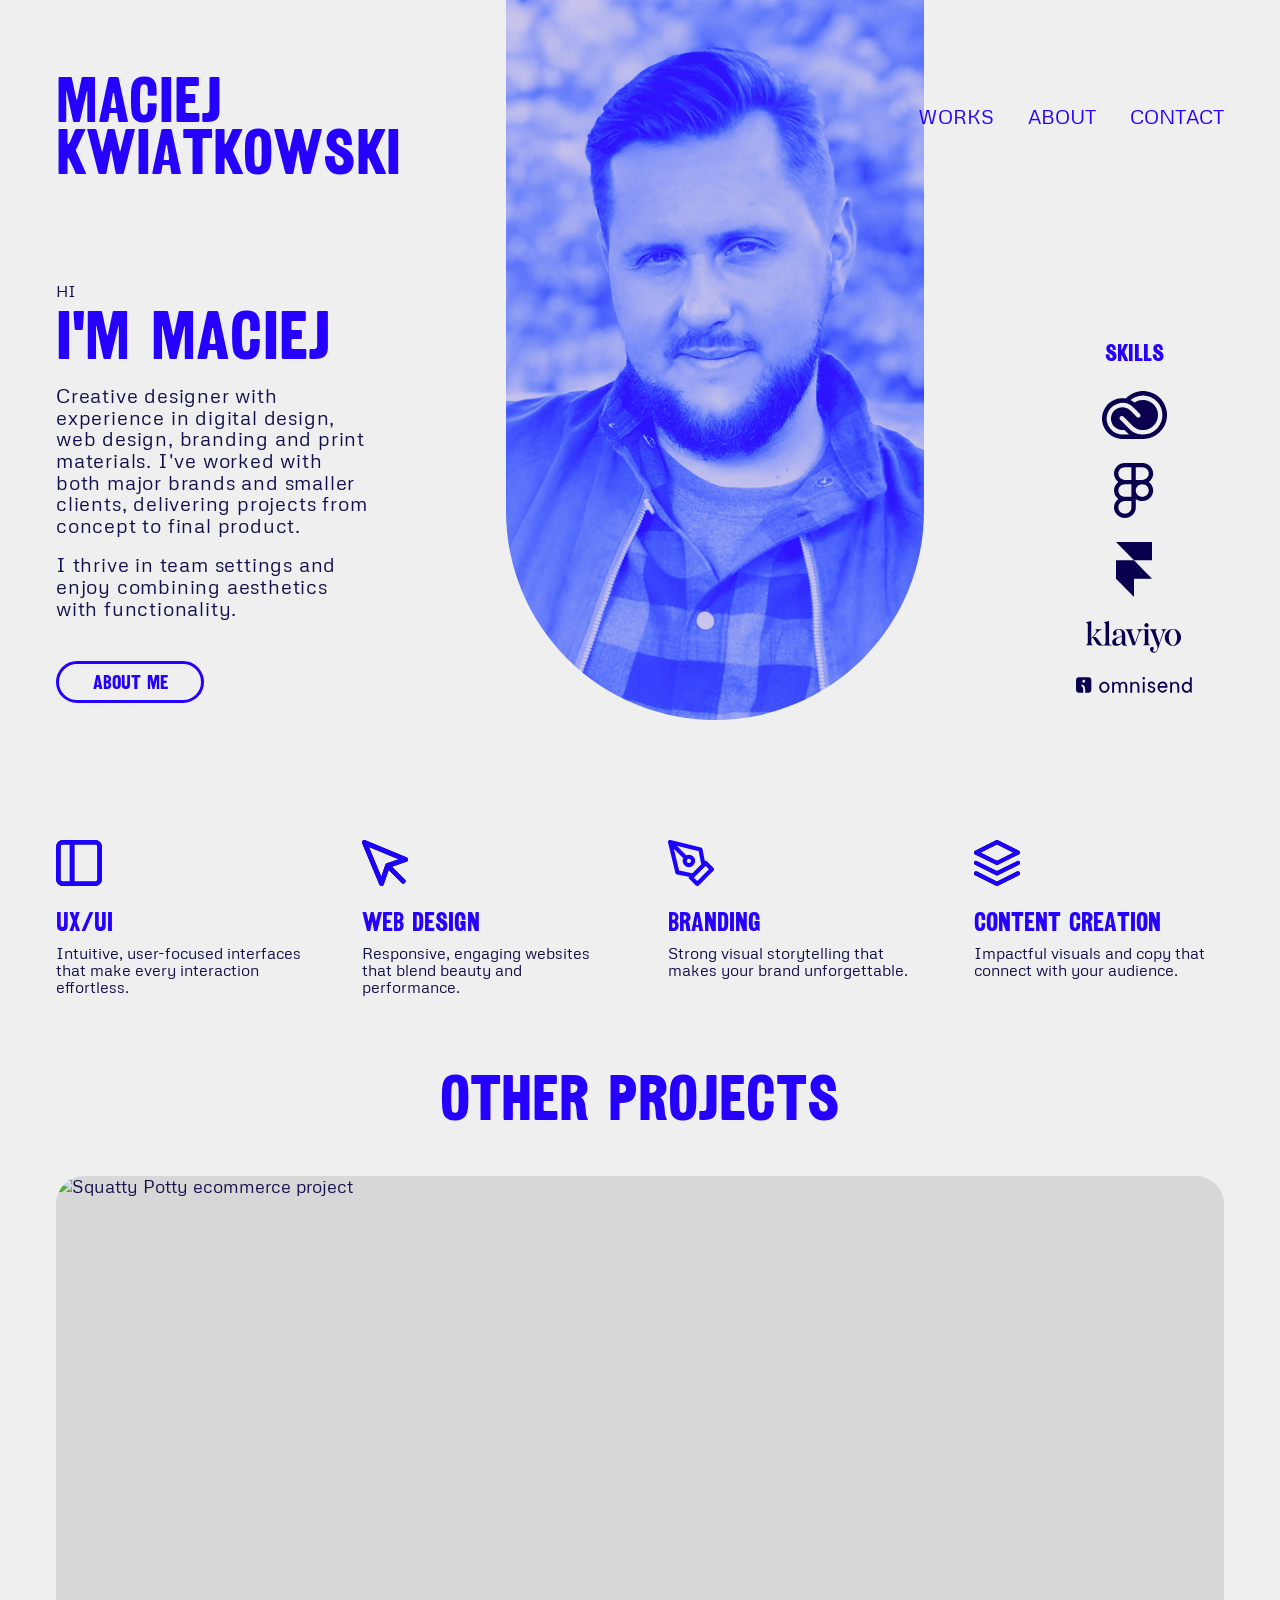
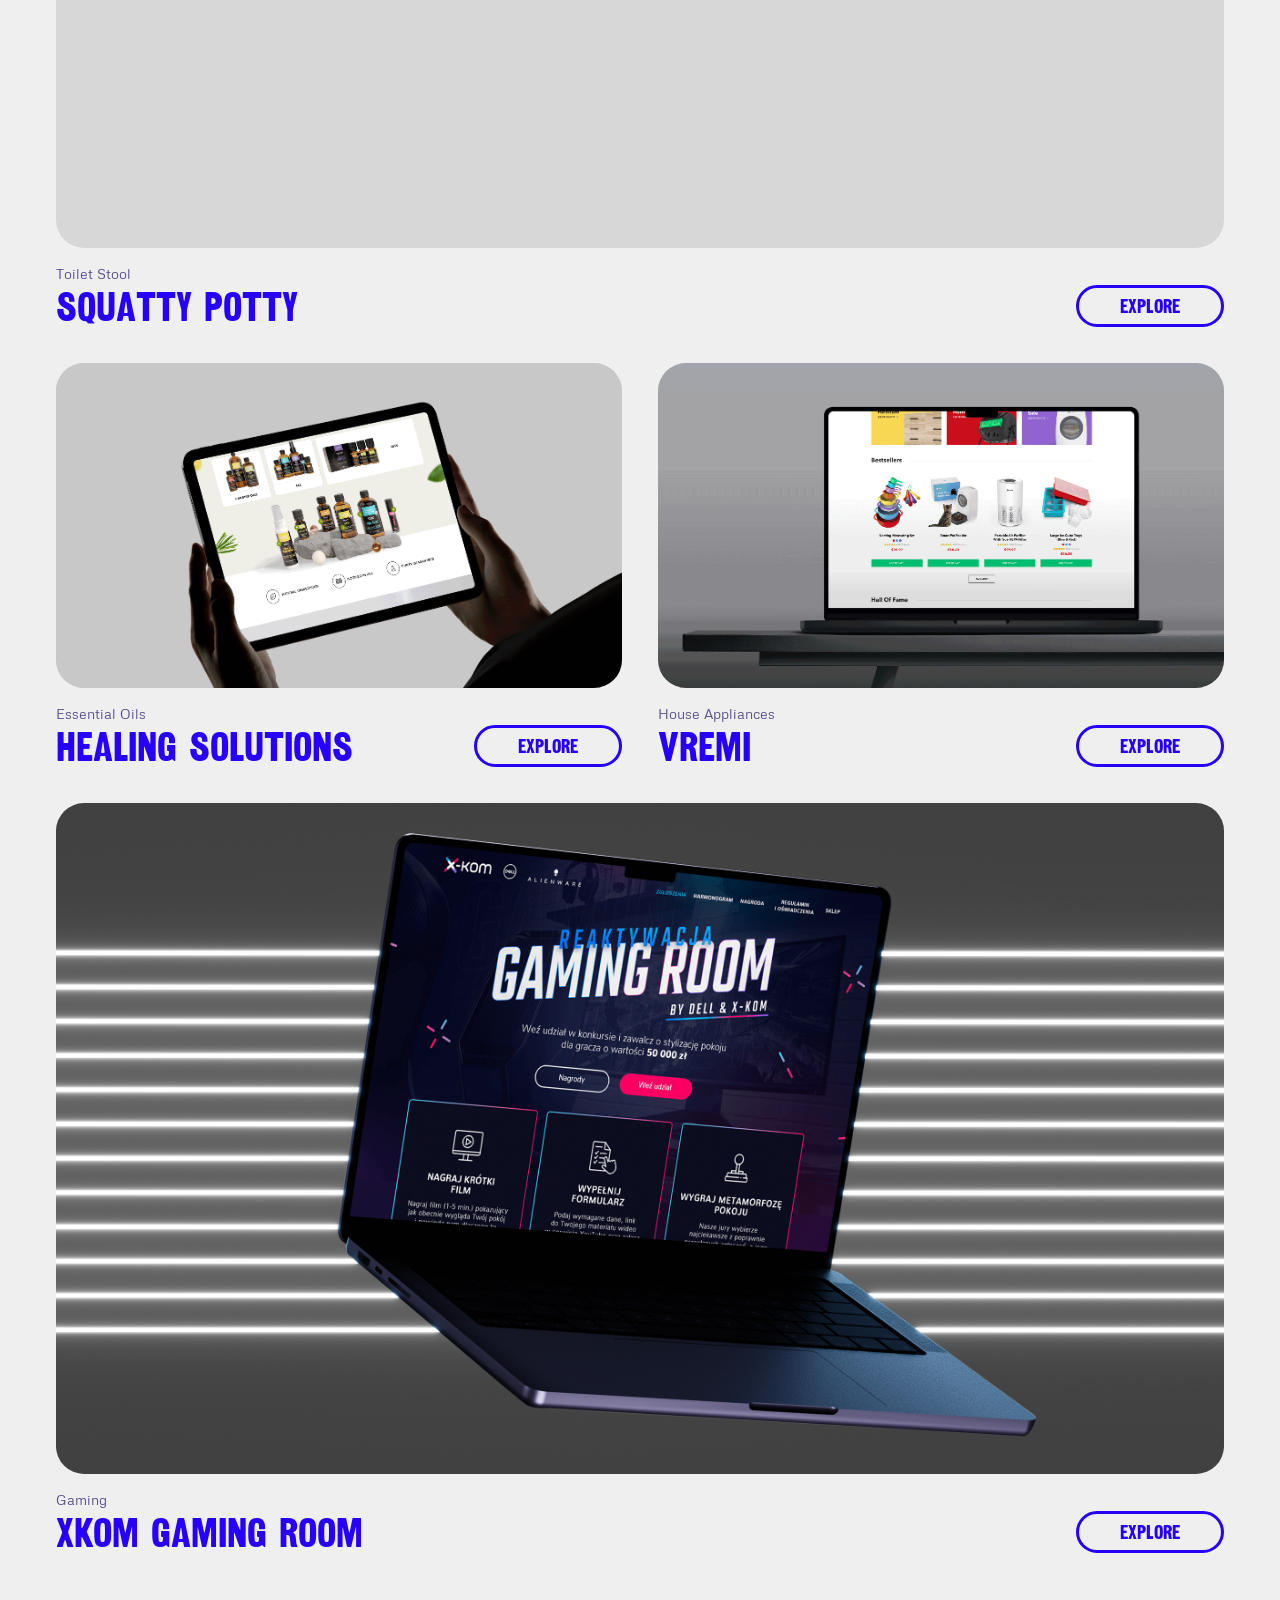
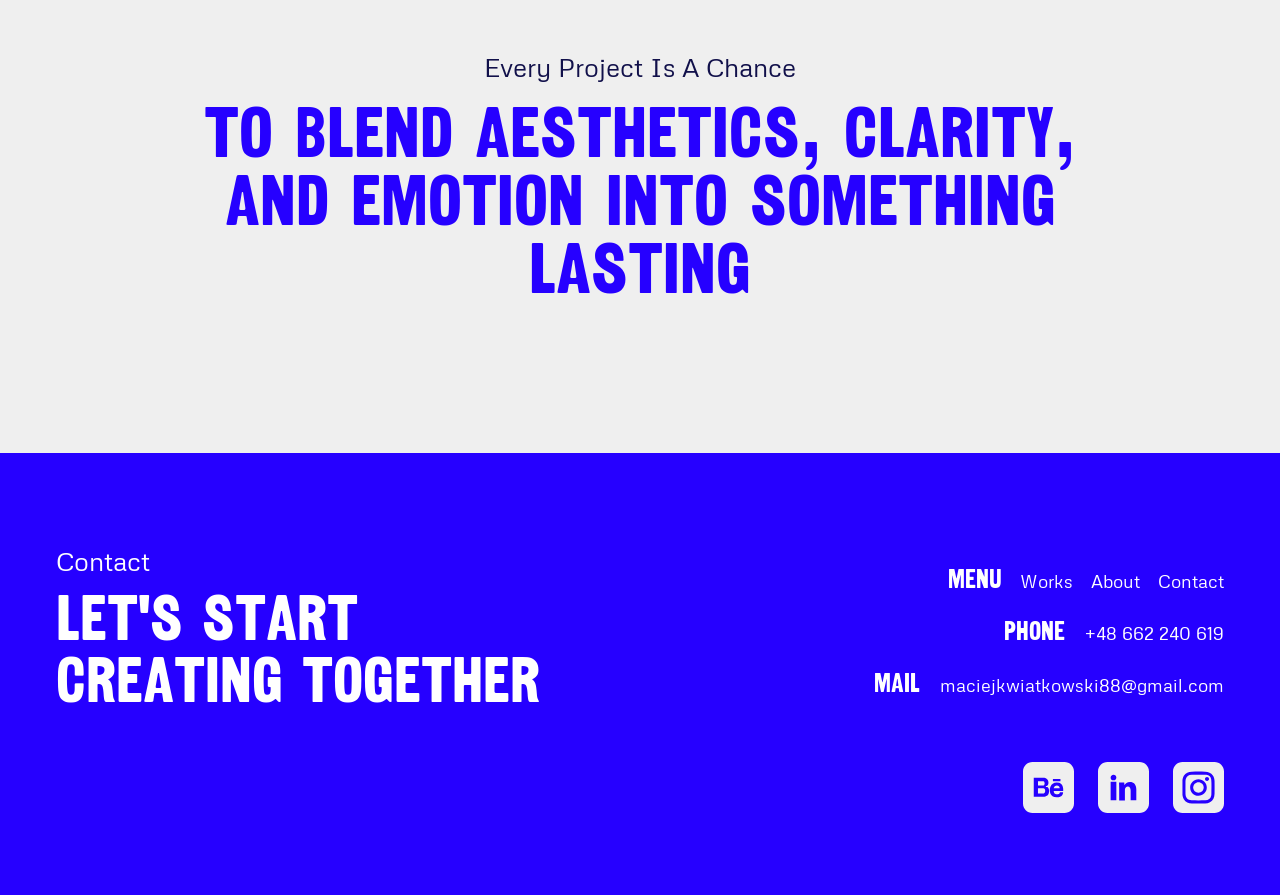
==== index.html @ 543103b4 "Add files via upload" ====
<!doctype html>
<html lang="en">
  <head>
    <meta charset="utf-8">
    <meta name="viewport" content="width=device-width, initial-scale=1">
    <title>Maciej Kwiatkowski Portfolio</title>
    <meta name="description" content="Creative designer portfolio of Maciej Kwiatkowski. UX/UI, web design, branding and content creation.">
    <link rel="stylesheet" href="styles.css">
  </head>
  <body data-page="home">
    <header class="site-header wrap">
      <a class="logo" href="index.html">Maciej<br>Kwiatkowski</a>
      <nav class="nav" aria-label="Main navigation">
        <a href="works.html" data-nav="works">Works</a>
        <a href="about.html" data-nav="about">About</a>
        <a href="#contact">Contact</a>
      </nav>
    </header>

    <main>
      <section class="hero hero-home wrap reveal">
        <div>
          <p class="eyebrow">HI</p>
          <h1 class="title">I'm Maciej</h1>
          <p class="copy">Creative designer with experience in digital design, web design, branding and print materials. I've worked with both major brands and smaller clients, delivering projects from concept to final product.</p>
          <p class="copy">I thrive in team settings and enjoy combining aesthetics with functionality.</p>
          <a class="button" href="about.html">About me</a>
        </div>
        <div class="portrait"><img src="assets/images/maciej-hero.png" alt="Maciej Kwiatkowski"></div>
        <aside class="skills-stack" aria-label="Skills">
          <div class="mini-heading">Skills</div>
          <div class="tool-icons">
            <img src="assets/icons/adobe.svg" alt="Adobe">
            <img src="assets/icons/figma.svg" alt="Figma">
            <img src="assets/icons/framer.svg" alt="Framer">
            <img src="assets/icons/klaviyo.svg" alt="Klaviyo">
            <img src="assets/icons/omnisend.svg" alt="Omnisend">
          </div>
        </aside>
      </section>

      <section class="services wrap reveal" aria-label="Services">
        <article class="service"><img src="assets/icons/ux.svg" alt=""><h2 class="card-title">UX/UI</h2><p class="small-copy">Intuitive, user-focused interfaces that make every interaction effortless.</p></article>
        <article class="service"><img src="assets/icons/web.svg" alt=""><h2 class="card-title">Web Design</h2><p class="small-copy">Responsive, engaging websites that blend beauty and performance.</p></article>
        <article class="service"><img src="assets/icons/branding.svg" alt=""><h2 class="card-title">Branding</h2><p class="small-copy">Strong visual storytelling that makes your brand unforgettable.</p></article>
        <article class="service"><img src="assets/icons/content.svg" alt=""><h2 class="card-title">Content Creation</h2><p class="small-copy">Impactful visuals and copy that connect with your audience.</p></article>
      </section>

      <section class="wrap reveal">
        <h2 class="section-title">Other Projects</h2>
        <div class="project-grid">
          <article class="project-card featured">
            <a class="project-media" href="project-squatty.html"><img src="assets/images/squatty-hero.gif" alt="Squatty Potty ecommerce project"></a>
            <div class="project-meta"><div><p class="project-kicker">Toilet Stool</p><h3 class="project-title">Squatty Potty</h3></div><a class="button" href="project-squatty.html">Explore</a></div>
          </article>
          <article class="project-card">
            <a class="project-media" href="project-healing.html"><img src="assets/images/healing-hero.gif" alt="Healing Solutions ecommerce project"></a>
            <div class="project-meta"><div><p class="project-kicker">Essential Oils</p><h3 class="project-title">Healing Solutions</h3></div><a class="button" href="project-healing.html">Explore</a></div>
          </article>
          <article class="project-card">
            <a class="project-media" href="project-vremi.html"><img src="assets/images/vremi-hero.gif" alt="Vremi ecommerce project"></a>
            <div class="project-meta"><div><p class="project-kicker">House Appliances</p><h3 class="project-title">Vremi</h3></div><a class="button" href="project-vremi.html">Explore</a></div>
          </article>
          <article class="project-card wide">
            <a class="project-media" href="project-xkom.html"><img src="assets/images/xkom-hero.png" alt="Xkom Gaming Room project"></a>
            <div class="project-meta"><div><p class="project-kicker">Gaming</p><h3 class="project-title">Xkom Gaming Room</h3></div><a class="button" href="project-xkom.html">Explore</a></div>
          </article>
        </div>
      </section>

      <section class="manifesto wrap reveal">
        <p>Every Project Is A Chance</p>
        <h2>To blend aesthetics, clarity, and emotion into something lasting</h2>
      </section>
    </main>

    <footer class="site-footer" id="contact">
      <div class="footer-grid wrap">
        <div><p class="footer-kicker">Contact</p><h2 class="footer-title">Let's start<br>creating together</h2></div>
        <div class="footer-info">
          <div class="footer-nav"><strong>Menu</strong><a href="works.html">Works</a><a href="about.html">About</a><a href="#contact">Contact</a></div>
          <div class="info-row"><strong>Phone</strong><span>+48 662 240 619</span></div>
          <div class="info-row"><strong>Mail</strong><span>maciejkwiatkowski88@gmail.com</span></div>
          <div class="socials"><a href="https://www.behance.net/maciekkwia7984" target="_blank" rel="noopener"><img src="assets/icons/be.svg" alt="Behance"></a><a href="https://www.linkedin.com/in/maciej-kwiatkowski-a457972b5/" target="_blank" rel="noopener"><img src="assets/icons/in.svg" alt="LinkedIn"></a><a href="https://www.instagram.com/rysunkowykoles/" target="_blank" rel="noopener"><img src="assets/icons/ig.svg" alt="Instagram"></a></div>
        </div>
      </div>
    </footer>
    <script src="script.js"></script>
  </body>
</html>
---- styles.css ----
@font-face {
  font-family: "Railroad";
  src: url("assets/fonts/RailroadGothicCC.ttf") format("truetype");
  font-display: swap;
}

@font-face {
  font-family: "Metrophobic";
  src: url("assets/fonts/Metrophobic-Regular.ttf") format("truetype");
  font-display: swap;
}

:root {
  --blue: #2600ff;
  --ink: #11104a;
  --muted: #57508a;
  --paper: #efefef;
  --panel: #d9d9d9;
  --lavender: #c7baf9;
  --white: #ffffff;
  --radius: 28px;
  --wrap: 1280px;
}

* {
  box-sizing: border-box;
}

html {
  scroll-behavior: smooth;
}

body {
  margin: 0;
  background: var(--paper);
  color: var(--ink);
  font-family: "Metrophobic", Arial, sans-serif;
  font-size: 18px;
  line-height: 1.15;
}

img {
  display: block;
  max-width: 100%;
}

a {
  color: inherit;
  text-decoration: none;
}

.wrap {
  width: min(calc(100% - 112px), var(--wrap));
  margin: 0 auto;
}

.site-header {
  display: flex;
  align-items: flex-start;
  justify-content: space-between;
  gap: 32px;
  padding: 72px 0 34px;
}

.logo {
  color: var(--blue);
  font-family: "Railroad", Impact, sans-serif;
  font-size: clamp(44px, 5vw, 68px);
  line-height: .82;
  text-transform: uppercase;
}

.nav {
  display: flex;
  gap: 34px;
  align-items: center;
  color: var(--blue);
  font-size: 20px;
  text-transform: uppercase;
}

.nav a {
  position: relative;
}

.nav a::after {
  content: "";
  position: absolute;
  left: 0;
  right: 0;
  bottom: -8px;
  height: 2px;
  background: currentColor;
  transform: scaleX(0);
  transform-origin: left;
  transition: transform .2s ease;
}

.nav a:hover::after,
.nav a[aria-current="page"]::after {
  transform: scaleX(1);
}

.hero {
  display: grid;
  grid-template-columns: minmax(280px, 410px) minmax(360px, 520px) minmax(140px, 190px);
  gap: clamp(36px, 5vw, 84px);
  align-items: center;
  min-height: 590px;
}

.eyebrow {
  color: var(--ink);
  font-size: 16px;
  margin: 0 0 6px;
}

.title {
  margin: 0;
  color: var(--blue);
  font-family: "Railroad", Impact, sans-serif;
  font-size: clamp(42px, 5.4vw, 78px);
  line-height: .88;
  text-transform: uppercase;
}

.copy {
  color: var(--ink);
  font-size: clamp(18px, 1.7vw, 24px);
  line-height: 1.08;
  letter-spacing: .04em;
  margin: 18px 0 0;
}

.hero-home .copy,
.about-hero .copy {
  font-size: 20px;
}

.button {
  display: inline-flex;
  align-items: center;
  justify-content: center;
  min-width: 148px;
  min-height: 42px;
  padding: 8px 26px;
  border: 3px solid var(--blue);
  border-radius: 999px;
  color: var(--blue);
  background: transparent;
  font-family: "Railroad", Impact, sans-serif;
  font-size: 20px;
  line-height: 1;
  text-transform: uppercase;
  transition: background .18s ease, color .18s ease, box-shadow .18s ease;
}

.button:hover {
  background: var(--blue);
  color: var(--white);
  box-shadow: 0 0 0 3px rgba(38, 0, 255, .12);
}

.hero .button {
  margin-top: 42px;
}

.portrait {
  aspect-ratio: 1 / 1.35;
  border-radius: 0 0 50% 50% / 0 0 30% 30%;
  overflow: hidden;
}

.portrait.is-round {
  aspect-ratio: 1;
  border-radius: 50%;
}

.portrait img {
  width: 100%;
  height: 100%;
  object-fit: cover;
}

.hero-home {
  align-items: start;
}

.hero-home .portrait {
  width: min(44vw, 600px);
  height: 690px;
  align-self: start;
  margin-top: -128px;
}

.hero-home .portrait img {
  object-position: center top;
}

.hero-home .portrait img {
  filter: none;
}

.skills-stack {
  justify-self: end;
  color: var(--blue);
  text-align: center;
}

.mini-heading,
.section-title,
.card-title,
.job-title,
.project-title,
.project-heading {
  color: var(--blue);
  font-family: "Railroad", Impact, sans-serif;
  line-height: .95;
  text-transform: uppercase;
}

.skills-stack .mini-heading {
  font-size: 24px;
  margin-bottom: 26px;
}

.tool-icons {
  display: grid;
  gap: 24px;
  justify-items: center;
}

.tool-icons img {
  max-height: 55px;
  max-width: 116px;
}

.services {
  display: grid;
  grid-template-columns: repeat(4, 1fr);
  gap: 56px;
  padding: 60px 0 72px;
}

.service img {
  height: 46px;
  width: 46px;
  margin-bottom: 24px;
}

.card-title {
  margin: 0 0 10px;
  font-size: 26px;
}

.small-copy {
  margin: 0;
  color: var(--ink);
  font-size: 16px;
  line-height: 1.06;
}

.band {
  background: var(--panel);
  margin-top: 84px;
  padding: 96px 0;
}

.section-title {
  margin: 0 0 48px;
  text-align: center;
  font-size: clamp(44px, 5vw, 68px);
}

.project-grid {
  display: grid;
  grid-template-columns: repeat(2, 1fr);
  gap: 36px;
}

.project-card.featured,
.project-card.wide {
  grid-column: 1 / -1;
}

.project-card {
  display: grid;
  gap: 18px;
}

.project-media {
  display: block;
  overflow: hidden;
  border-radius: var(--radius);
  background: #d7d7d7;
}

.project-media img {
  width: 100%;
  aspect-ratio: 1.74 / 1;
  object-fit: cover;
  transition: transform .35s ease;
}

.project-card:hover .project-media img {
  transform: scale(1.025);
}

.project-meta {
  display: grid;
  grid-template-columns: 1fr auto;
  gap: 20px;
  align-items: end;
}

.project-kicker {
  margin: 0 0 6px;
  color: var(--muted);
  font-size: 14px;
}

.project-title {
  margin: 0;
  font-size: clamp(30px, 3.2vw, 46px);
}

.manifesto {
  padding: 100px 0 150px;
  text-align: center;
}

.manifesto p {
  margin: 0 0 16px;
  font-size: clamp(22px, 2vw, 32px);
}

.manifesto h2 {
  max-width: 960px;
  margin: 0 auto;
  color: var(--blue);
  font-family: "Railroad", Impact, sans-serif;
  font-size: clamp(46px, 5.6vw, 82px);
  line-height: .95;
  text-transform: uppercase;
}

.site-footer {
  background: var(--blue);
  color: var(--white);
  padding: 94px 0 82px;
}

.footer-grid {
  display: grid;
  grid-template-columns: 1.2fr 1fr;
  gap: 48px;
  align-items: start;
}

.footer-kicker {
  margin: 0 0 10px;
  font-size: 26px;
}

.footer-title {
  margin: 0;
  font-family: "Railroad", Impact, sans-serif;
  font-size: clamp(46px, 5vw, 74px);
  line-height: .98;
  text-transform: uppercase;
}

.footer-info {
  display: grid;
  gap: 22px;
  justify-content: end;
  text-align: right;
  padding-top: 18px;
}

.info-row {
  display: flex;
  justify-content: flex-end;
  gap: 20px;
  align-items: baseline;
}

.info-row strong {
  font-family: "Railroad", Impact, sans-serif;
  font-size: 26px;
  text-transform: uppercase;
}

.footer-nav {
  display: flex;
  gap: 18px;
  justify-content: flex-end;
  align-items: baseline;
}

.footer-nav strong {
  font-family: "Railroad", Impact, sans-serif;
  font-size: 26px;
}

.footer-nav a {
  position: relative;
  padding-left: 0;
}

.footer-nav a::after {
  content: "";
  position: absolute;
  left: 0;
  right: 0;
  bottom: -7px;
  height: 2px;
  background: currentColor;
  transform: scaleX(0);
  transform-origin: left;
  transition: transform .2s ease;
}

.footer-nav a:hover::after,
.footer-nav a:focus-visible::after {
  transform: scaleX(1);
}

.socials {
  display: flex;
  justify-content: flex-end;
  gap: 24px;
  margin-top: 42px;
}

.socials img {
  width: 51px;
  height: 51px;
  transition: transform .24s ease, filter .24s ease;
}

.socials a:hover img,
.socials a:focus-visible img {
  transform: scale(1.08) rotate(-3deg);
  filter: drop-shadow(0 8px 0 rgba(17, 16, 74, .24));
}

.page-hero {
  padding: 74px 0 42px;
}

.about-hero {
  display: grid;
  grid-template-columns: minmax(420px, 560px) minmax(420px, 620px);
  gap: clamp(56px, 8vw, 130px);
  align-items: center;
  min-height: 650px;
}

.about-hero .copy {
  max-width: 540px;
}

.resume {
  display: grid;
  grid-template-columns: 1.2fr 1px .9fr;
  gap: 72px;
  padding: 92px 0 140px;
}

.rule {
  background: #cbc5e8;
}

.timeline {
  display: grid;
  gap: 58px;
}

.job {
  display: grid;
  grid-template-columns: 104px 1fr;
  gap: 34px;
  align-items: start;
}

.years {
  display: grid;
  place-items: center;
  min-height: 82px;
  border-radius: 8px;
  background: var(--lavender);
  color: var(--blue);
  font-family: "Railroad", Impact, sans-serif;
  font-size: 34px;
  line-height: .82;
}

.job-title {
  margin: 0 0 10px;
  color: var(--ink);
  font-size: 34px;
}

.job p {
  margin: 0;
  font-size: 18px;
  line-height: 1.08;
}

.side-panel {
  text-align: center;
}

.side-panel .tool-icons {
  grid-template-columns: repeat(3, 1fr);
  align-items: center;
  margin: 54px 0 60px;
}

.side-panel .tool-icons img {
  margin: auto;
}

.thin-line {
  height: 1px;
  background: #cbc5e8;
  margin: 0 0 66px;
}

.language {
  margin-top: 38px;
}

.language strong {
  display: block;
  font-family: "Railroad", Impact, sans-serif;
  font-size: 34px;
  line-height: .95;
  text-transform: uppercase;
}

.project-hero {
  padding-top: 54px;
}

.case-cover {
  position: relative;
  overflow: hidden;
  border-radius: var(--radius);
}

.case-cover img {
  width: 100%;
  aspect-ratio: 1.74 / 1;
  object-fit: cover;
}

.case-meta {
  display: flex;
  justify-content: space-between;
  gap: 24px;
  color: var(--blue);
  font-family: "Railroad", Impact, sans-serif;
  font-size: 22px;
  text-transform: uppercase;
  margin-top: 18px;
}

.case-meta small {
  display: block;
  color: var(--muted);
  font-family: "Metrophobic", Arial, sans-serif;
  font-size: 13px;
  text-transform: none;
}

.case-intro {
  max-width: 900px;
  margin: 56px auto 72px;
  text-align: center;
}

.case-intro .project-heading {
  margin: 0 0 24px;
  font-size: clamp(36px, 4.2vw, 58px);
}

.case-intro p {
  margin: 0;
  font-size: 18px;
  line-height: 1.2;
}

.case-section {
  padding: 34px 0;
}

.case-section.center {
  text-align: center;
}

.case-section .project-heading {
  margin: 0 0 24px;
  text-align: center;
  font-size: clamp(36px, 4vw, 54px);
}

.case-images {
  display: grid;
  grid-template-columns: repeat(2, 1fr);
  gap: 28px;
}

.case-images.single {
  grid-template-columns: 1fr;
}

.case-images img,
.image-panel {
  width: 100%;
  border-radius: 18px;
  background: var(--lavender);
}

.process {
  display: flex;
  justify-content: center;
  gap: 18px;
  flex-wrap: wrap;
  margin-top: 28px;
}

.process span {
  padding: 10px 22px;
  background: #dad8e4;
  color: var(--muted);
  font-size: 14px;
}

.key-points {
  display: grid;
  grid-template-columns: repeat(3, 1fr);
  gap: 42px;
  margin: 48px auto;
  max-width: 860px;
  text-align: center;
}

.key-points img {
  height: 52px;
  margin: 0 auto 18px;
  width: auto;
}

.other-projects {
  padding: 72px 0 96px;
}

.other-projects .project-grid {
  grid-template-columns: repeat(3, 1fr);
}

.other-projects .button {
  margin: 36px auto 0;
}

.center-button {
  display: flex;
  justify-content: center;
}

.reveal {
  opacity: 0;
  transform: translateY(18px);
  transition: opacity .45s ease, transform .45s ease;
}

.reveal.is-visible {
  opacity: 1;
  transform: translateY(0);
}

.project-image-reveal {
  opacity: 0;
  transform: translateY(34px);
  transition: opacity .8s ease, transform .8s ease;
  transition-delay: .3s;
}

.project-image-reveal.is-visible {
  opacity: 1;
  transform: translateY(0);
}

.stagger > * {
  opacity: 0;
  transform: translateY(28px);
  transition: opacity .62s ease, transform .62s ease;
}

.stagger.is-visible > * {
  opacity: 1;
  transform: translateY(0);
}

.stagger.is-visible > *:nth-child(2) {
  transition-delay: .22s;
}

.stagger.is-visible > *:nth-child(3) {
  transition-delay: .44s;
}

.stagger.is-visible > *:nth-child(4) {
  transition-delay: .66s;
}

.fade-icons > * {
  opacity: 0;
  transform: scale(.94);
  transition: opacity .5s ease, transform .5s ease;
}

.fade-icons.is-visible > * {
  opacity: 1;
  transform: scale(1);
}

.fade-icons.is-visible > *:nth-child(2) {
  transition-delay: .2s;
}

.fade-icons.is-visible > *:nth-child(3) {
  transition-delay: .4s;
}

.fade-icons.is-visible > *:nth-child(4) {
  transition-delay: .6s;
}

.fade-icons.is-visible > *:nth-child(5) {
  transition-delay: .8s;
}

.side-panel .tool-icons img:hover {
  transform: scale(1.08);
  filter: drop-shadow(0 8px 0 rgba(38, 0, 255, .14));
}

@media (min-width: 981px) {
  body[data-page="home"] .site-header {
    position: absolute;
    z-index: 3;
    top: 74px;
    left: 50%;
    transform: translateX(-50%);
    padding: 0;
  }

  body[data-page="home"] .nav {
    padding-top: 31px;
  }

  .hero-home {
    min-height: 780px;
    grid-template-columns: 330px 418px 180px;
    justify-content: space-between;
    gap: 42px;
    align-items: start;
  }

  .hero-home > div:first-child {
    padding-top: 282px;
  }

  .hero-home .copy {
    max-width: 315px;
  }

  .hero-home .portrait {
    width: 418px;
    height: 720px;
    border-radius: 0 0 209px 209px / 0 0 209px 209px;
    margin-top: 0;
  }

  .hero-home .skills-stack {
    padding-top: 342px;
    justify-self: center;
  }
}

@media (max-width: 980px) {
  .wrap {
    width: min(calc(100% - 48px), var(--wrap));
  }

  .site-header {
    align-items: flex-start;
    padding-top: 42px;
  }

  .nav {
    gap: 18px;
    font-size: 16px;
  }

  .hero,
  .about-hero {
    grid-template-columns: 1fr;
    min-height: 0;
  }

  .hero {
    gap: 36px;
    padding: 22px 0 36px;
  }

  .hero .portrait {
    width: min(100%, 430px);
    margin: 0 auto;
  }

  .hero-home .portrait {
    height: auto;
    aspect-ratio: 1 / 1.35;
    border-radius: 0 0 50% 50% / 0 0 37% 37%;
    margin-top: 0;
  }

  .skills-stack {
    justify-self: stretch;
    text-align: left;
  }

  .tool-icons {
    display: flex;
    flex-wrap: wrap;
    justify-content: flex-start;
    gap: 26px;
  }

  .services,
  .project-grid,
  .case-images,
  .resume,
  .footer-grid,
  .other-projects .project-grid {
    grid-template-columns: 1fr;
  }

  .services {
    gap: 32px;
  }

  .rule {
    display: none;
  }

  .footer-info,
  .footer-nav,
  .socials {
    justify-content: flex-start;
    text-align: left;
  }

  .info-row {
    justify-content: flex-start;
  }

  .key-points {
    grid-template-columns: 1fr;
  }
}

@media (max-width: 620px) {
  body {
    font-size: 16px;
  }

  .wrap {
    width: min(calc(100% - 30px), var(--wrap));
  }

  .site-header {
    gap: 22px;
    flex-direction: column;
    padding: 34px 0 20px;
  }

  .logo {
    font-size: 42px;
  }

  .nav {
    width: 100%;
    justify-content: space-between;
  }

  .copy {
    font-size: 18px;
  }

  .project-meta {
    grid-template-columns: 1fr;
  }

  .button {
    width: fit-content;
  }

  .manifesto {
    padding: 70px 0 92px;
  }

  .band {
    margin-top: 50px;
    padding: 64px 0;
  }

  .footer-grid,
  .resume {
    gap: 38px;
  }

  .site-footer {
    padding: 68px 0;
  }

  .info-row {
    display: grid;
    gap: 6px;
  }

  .job {
    grid-template-columns: 86px 1fr;
    gap: 20px;
  }

  .years {
    min-height: 74px;
    font-size: 28px;
  }

  .job-title {
    font-size: 26px;
  }

  .case-meta {
    display: grid;
  }
}
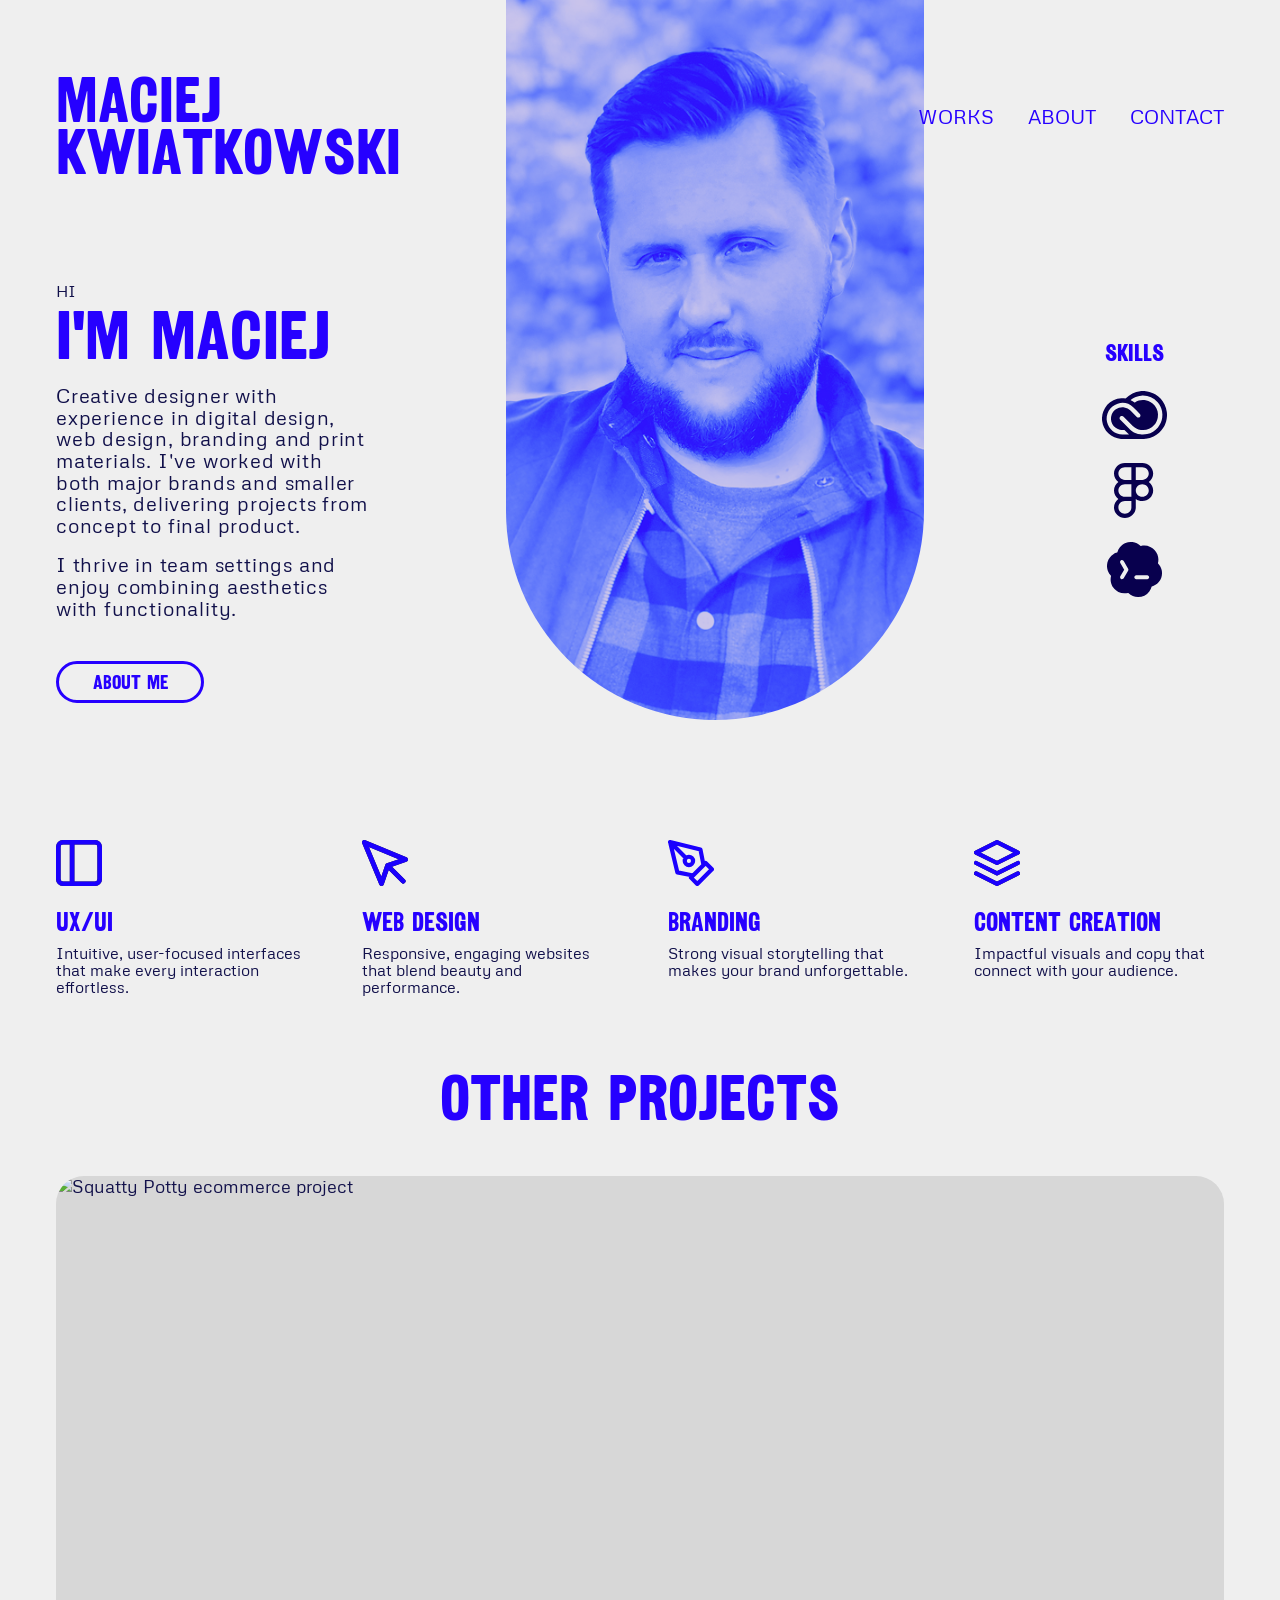
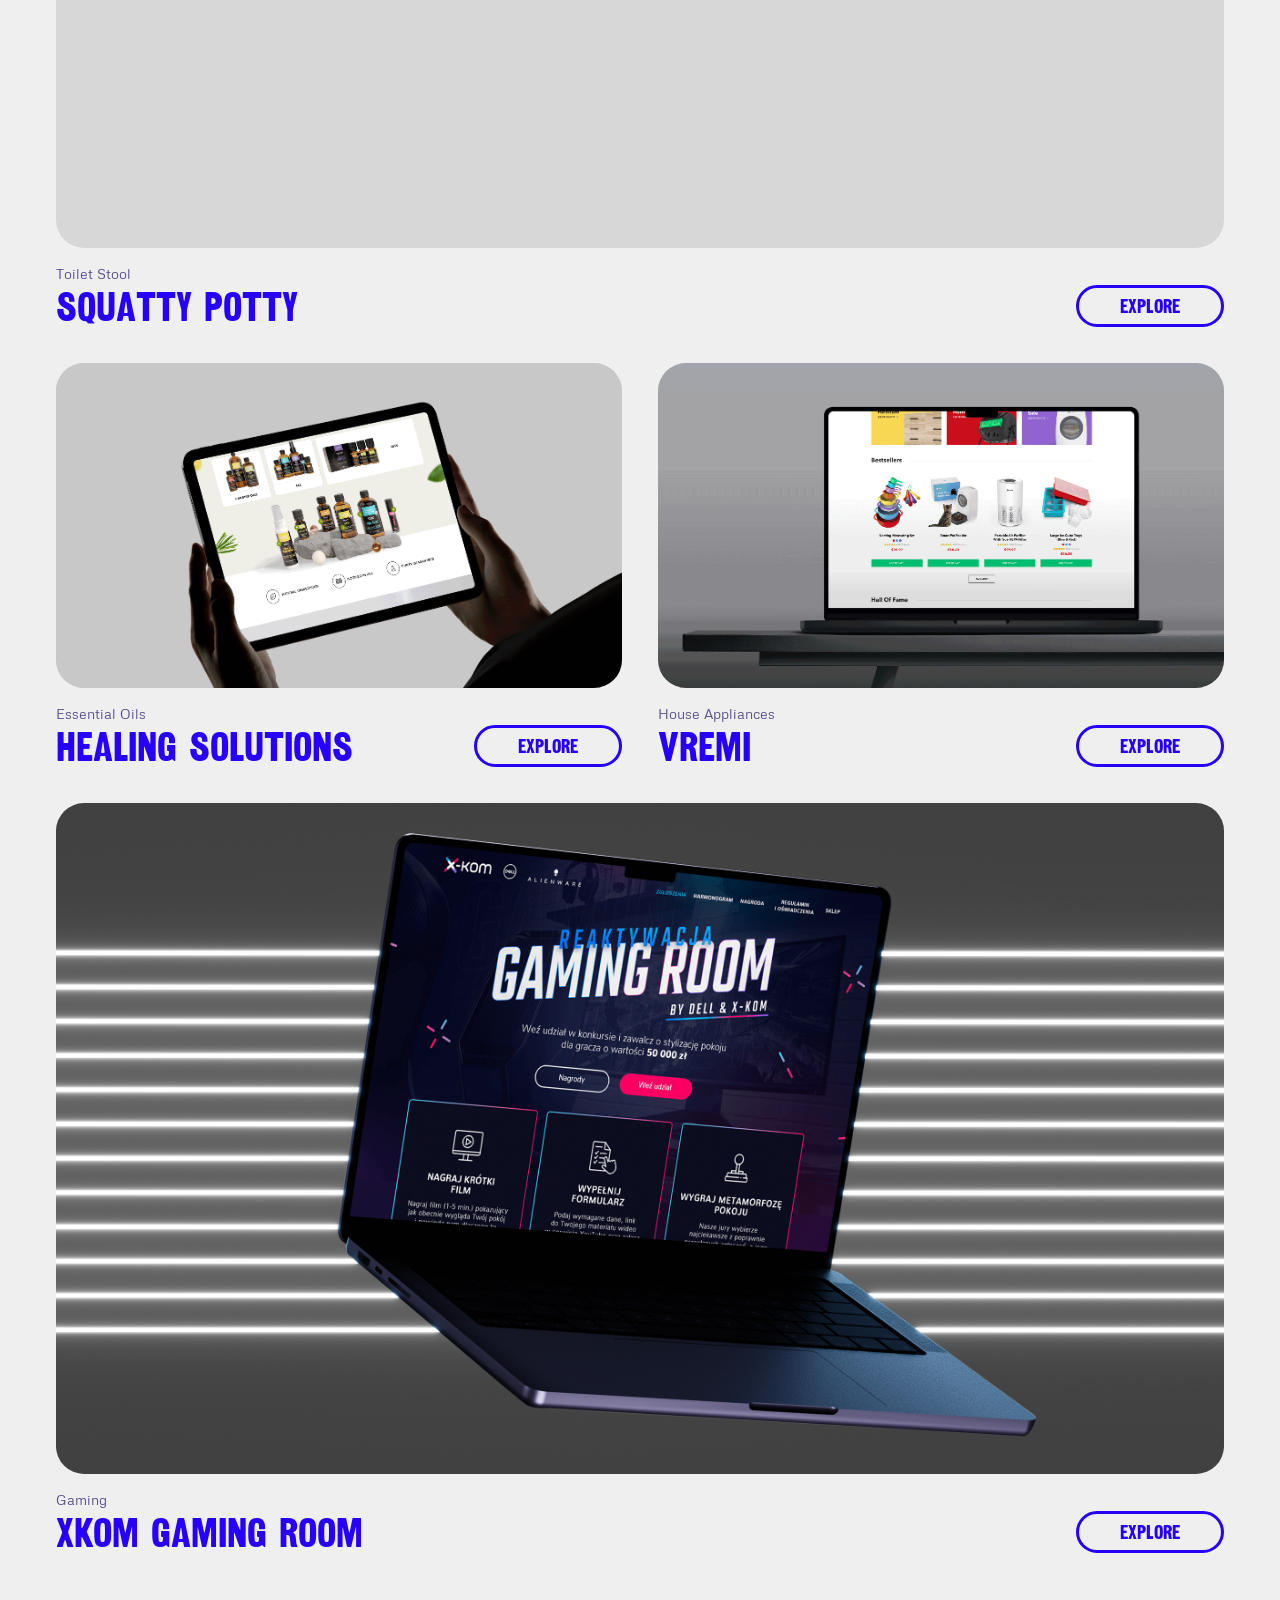
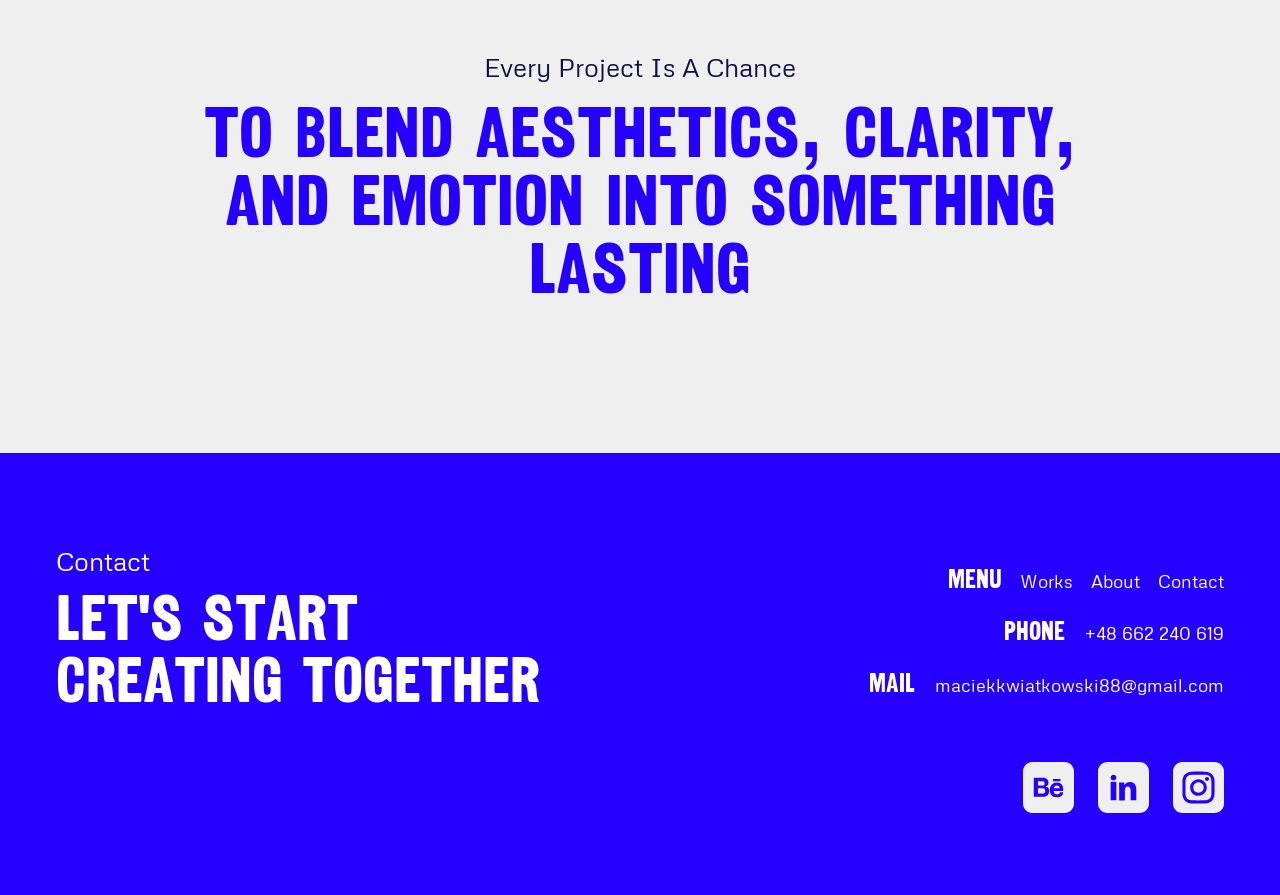
==== commit 088565c4: "Update portfolio website" ====
--- a/index.html
+++ b/index.html
@@ -32,9 +32,7 @@
           <div class="tool-icons">
             <img src="assets/icons/adobe.svg" alt="Adobe">
             <img src="assets/icons/figma.svg" alt="Figma">
-            <img src="assets/icons/framer.svg" alt="Framer">
-            <img src="assets/icons/klaviyo.svg" alt="Klaviyo">
-            <img src="assets/icons/omnisend.svg" alt="Omnisend">
+            <img src="assets/icons/codex.svg" alt="Codex">
           </div>
         </aside>
       </section>
@@ -79,8 +77,8 @@
         <div><p class="footer-kicker">Contact</p><h2 class="footer-title">Let's start<br>creating together</h2></div>
         <div class="footer-info">
           <div class="footer-nav"><strong>Menu</strong><a href="works.html">Works</a><a href="about.html">About</a><a href="#contact">Contact</a></div>
-          <div class="info-row"><strong>Phone</strong><span>+48 662 240 619</span></div>
-          <div class="info-row"><strong>Mail</strong><span>maciejkwiatkowski88@gmail.com</span></div>
+          <div class="info-row"><strong>Phone</strong><span>+48&nbsp;662&nbsp;240&nbsp;619</span></div>
+          <div class="info-row"><strong>Mail</strong><span>maciekkwiatkowski88@gmail.com</span></div>
           <div class="socials"><a href="https://www.behance.net/maciekkwia7984" target="_blank" rel="noopener"><img src="assets/icons/be.svg" alt="Behance"></a><a href="https://www.linkedin.com/in/maciej-kwiatkowski-a457972b5/" target="_blank" rel="noopener"><img src="assets/icons/in.svg" alt="LinkedIn"></a><a href="https://www.instagram.com/rysunkowykoles/" target="_blank" rel="noopener"><img src="assets/icons/ig.svg" alt="Instagram"></a></div>
         </div>
       </div>
--- a/styles.css
+++ b/styles.css
@@ -152,13 +152,12 @@
   font-size: 20px;
   line-height: 1;
   text-transform: uppercase;
-  transition: background .18s ease, color .18s ease, box-shadow .18s ease;
+  transition: background .18s ease-in-out, color .18s ease-in-out;
 }
 
 .button:hover {
   background: var(--blue);
   color: var(--white);
-  box-shadow: 0 0 0 3px rgba(38, 0, 255, .12);
 }
 
 .hero .button {
@@ -299,11 +298,11 @@
   width: 100%;
   aspect-ratio: 1.74 / 1;
   object-fit: cover;
-  transition: transform .35s ease;
+  transition: transform .55s ease-in-out;
 }
 
 .project-card:hover .project-media img {
-  transform: scale(1.025);
+  transform: scale(1.085);
 }
 
 .project-meta {
@@ -383,6 +382,10 @@
   justify-content: flex-end;
   gap: 20px;
   align-items: baseline;
+}
+
+.info-row span {
+  white-space: nowrap;
 }
 
 .info-row strong {
@@ -436,13 +439,12 @@
 .socials img {
   width: 51px;
   height: 51px;
-  transition: transform .24s ease, filter .24s ease;
+  transition: transform .22s ease-in-out;
 }
 
 .socials a:hover img,
 .socials a:focus-visible img {
-  transform: scale(1.08) rotate(-3deg);
-  filter: drop-shadow(0 8px 0 rgba(17, 16, 74, .24));
+  transform: scale(1.1);
 }
 
 .page-hero {
@@ -556,9 +558,14 @@
   object-fit: cover;
 }
 
+.case-cover-with-meta img {
+  display: block;
+}
+
 .case-meta {
   display: flex;
   justify-content: space-between;
+  align-items: flex-end;
   gap: 24px;
   color: var(--blue);
   font-family: "Railroad", Impact, sans-serif;
@@ -567,6 +574,30 @@
   margin-top: 18px;
 }
 
+.case-meta > div:last-child {
+  margin-left: auto;
+  text-align: right;
+}
+
+.case-meta-overlay {
+  position: absolute;
+  left: 80px;
+  right: 80px;
+  bottom: 60px;
+  margin-top: 0;
+  z-index: 2;
+}
+
+.healing-cover .case-meta-overlay,
+.healing-cover .case-meta-overlay small {
+  color: #fff;
+}
+
+.case-cover-light-meta .case-meta-overlay,
+.case-cover-light-meta .case-meta-overlay small {
+  color: #fff;
+}
+
 .case-meta small {
   display: block;
   color: var(--muted);
@@ -577,7 +608,7 @@
 
 .case-intro {
   max-width: 900px;
-  margin: 56px auto 72px;
+  margin: 64px auto 88px;
   text-align: center;
 }
 
@@ -593,15 +624,29 @@
 }
 
 .case-section {
-  padding: 34px 0;
+  padding: 54px 0;
 }
 
 .case-section.center {
   text-align: center;
 }
 
+.case-section.center p {
+  max-width: 900px;
+  margin: 0 auto 18px;
+}
+
+.case-section.center .case-images {
+  margin-top: 58px;
+}
+
+.case-note {
+  margin: -8px 0 30px;
+  text-align: center;
+}
+
 .case-section .project-heading {
-  margin: 0 0 24px;
+  margin: 0 0 30px;
   text-align: center;
   font-size: clamp(36px, 4vw, 54px);
 }
@@ -621,6 +666,11 @@
   width: 100%;
   border-radius: 18px;
   background: var(--lavender);
+}
+
+.case-images-equal img {
+  height: clamp(300px, 30vw, 460px);
+  object-fit: cover;
 }
 
 .process {
@@ -632,10 +682,26 @@
 }
 
 .process span {
+  position: relative;
   padding: 10px 22px;
   background: #dad8e4;
   color: var(--muted);
   font-size: 14px;
+}
+
+.process span:not(:last-child) {
+  margin-right: 35px;
+}
+
+.process span:not(:last-child)::after {
+  content: "";
+  position: absolute;
+  left: calc(100% + 18px);
+  top: 50%;
+  transform: translateY(-50%);
+  width: 17px;
+  height: 15px;
+  background: url("assets/icons/arrow-1.svg") center / contain no-repeat;
 }
 
 .key-points {
@@ -647,18 +713,60 @@
   text-align: center;
 }
 
+.key-points-four {
+  grid-template-columns: repeat(4, 1fr);
+  max-width: 980px;
+}
+
 .key-points img {
   height: 52px;
   margin: 0 auto 18px;
   width: auto;
 }
 
+.case-checklist {
+  display: grid;
+  gap: 12px;
+  justify-items: center;
+  margin: 0 auto 54px;
+  padding: 0;
+  list-style: none;
+}
+
+.case-checklist li {
+  min-width: min(100%, 520px);
+  padding: 8px 18px;
+  background: #dedee1;
+  color: var(--muted);
+  font-size: 14px;
+  line-height: 1.2;
+}
+
+.case-checklist li::before {
+  content: "✓ ";
+  color: var(--muted);
+  font-weight: 700;
+}
+
 .other-projects {
   padding: 72px 0 96px;
 }
 
 .other-projects .project-grid {
   grid-template-columns: repeat(3, 1fr);
+}
+
+.other-projects .project-card {
+  text-align: center;
+}
+
+.other-projects .project-card > div {
+  display: grid;
+  justify-items: center;
+}
+
+.other-projects .project-media img {
+  aspect-ratio: 403 / 271;
 }
 
 .other-projects .button {
@@ -741,11 +849,6 @@
 
 .fade-icons.is-visible > *:nth-child(5) {
   transition-delay: .8s;
-}
-
-.side-panel .tool-icons img:hover {
-  transform: scale(1.08);
-  filter: drop-shadow(0 8px 0 rgba(38, 0, 255, .14));
 }
 
 @media (min-width: 981px) {
@@ -947,7 +1050,17 @@
     font-size: 26px;
   }
 
-  .case-meta {
+  .case-meta:not(.case-meta-overlay) {
     display: grid;
   }
-}
+
+  .case-meta-overlay {
+    left: 24px;
+    right: 24px;
+    bottom: 28px;
+  }
+
+  .case-images-equal img {
+    height: auto;
+  }
+}
